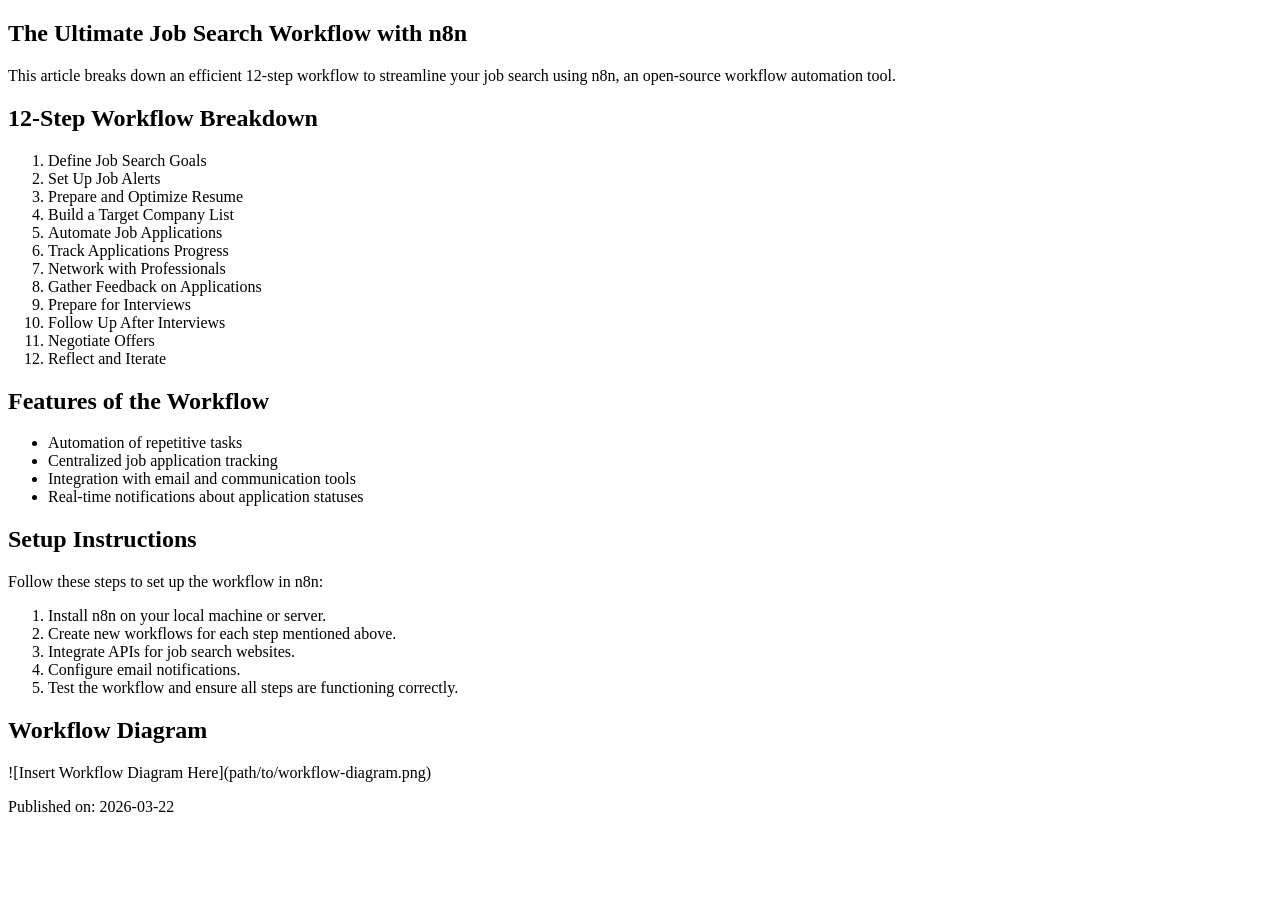
==== article.html @ 159c5b15 "Create article.html with job search workflow details" ====
<!DOCTYPE html>
<html lang="en">
<head>
    <meta charset="UTF-8">
    <meta name="viewport" content="width=device-width, initial-scale=1.0">
    <title>The Ultimate Job Search Workflow with n8n</title>
</head>
<body>
    <article>
        <h1>The Ultimate Job Search Workflow with n8n</h1>
        <p>This article breaks down an efficient 12-step workflow to streamline your job search using n8n, an open-source workflow automation tool. </p>
        <h2>12-Step Workflow Breakdown</h2>
        <ol>
            <li>Define Job Search Goals</li>
            <li>Set Up Job Alerts</li>
            <li>Prepare and Optimize Resume</li>
            <li>Build a Target Company List</li>
            <li>Automate Job Applications</li>
            <li>Track Applications Progress</li>
            <li>Network with Professionals</li>
            <li>Gather Feedback on Applications</li>
            <li>Prepare for Interviews</li>
            <li>Follow Up After Interviews</li>
            <li>Negotiate Offers</li>
            <li>Reflect and Iterate</li>
        </ol>
        <h2>Features of the Workflow</h2>
        <ul>
            <li>Automation of repetitive tasks</li>
            <li>Centralized job application tracking</li>
            <li>Integration with email and communication tools</li>
            <li>Real-time notifications about application statuses</li>
        </ul>
        <h2>Setup Instructions</h2>
        <p>Follow these steps to set up the workflow in n8n:</p>
        <ol>
            <li>Install n8n on your local machine or server.</li>
            <li>Create new workflows for each step mentioned above.</li>
            <li>Integrate APIs for job search websites.</li>
            <li>Configure email notifications.</li>
            <li>Test the workflow and ensure all steps are functioning correctly.</li>
        </ol>
        <h2>Workflow Diagram</h2>
        <p>![Insert Workflow Diagram Here](path/to/workflow-diagram.png)</p>
        <footer>
            <p>Published on: 2026-03-22</p>
        </footer>
    </article>
</body>
</html>
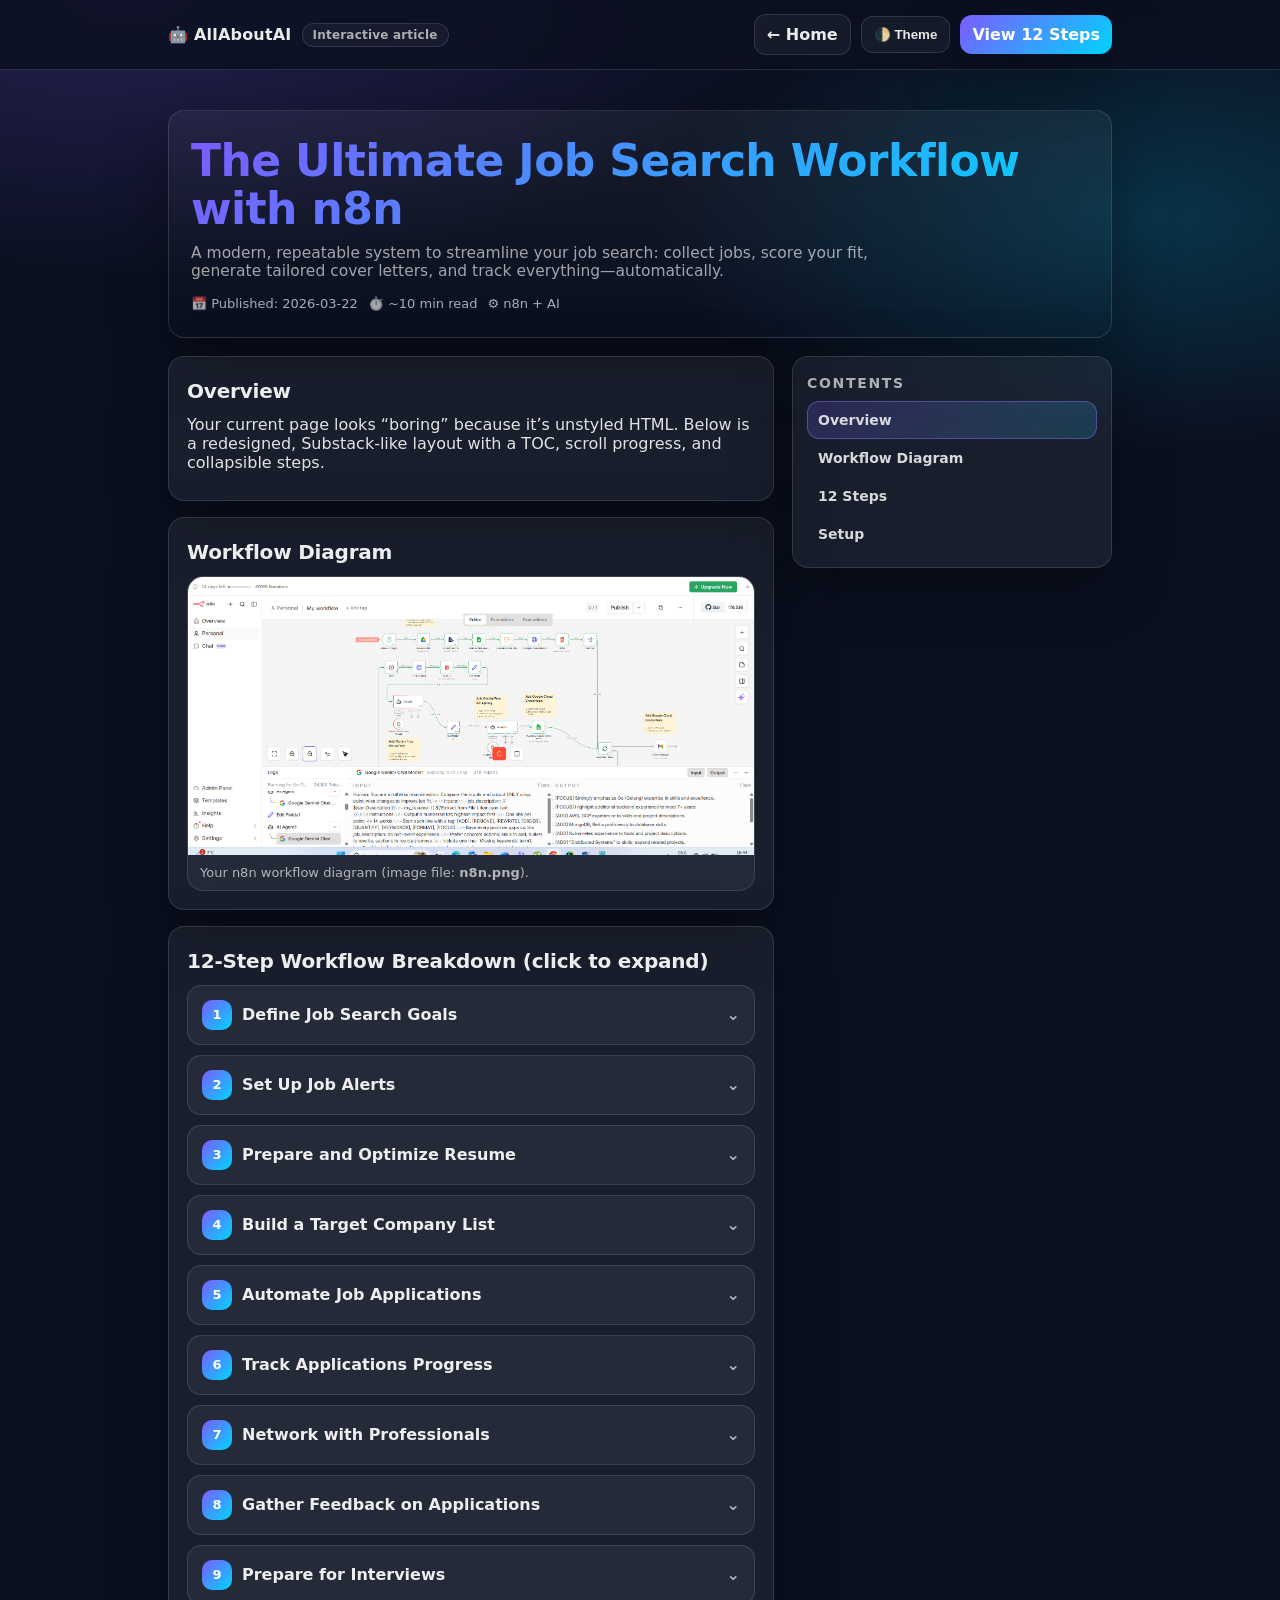
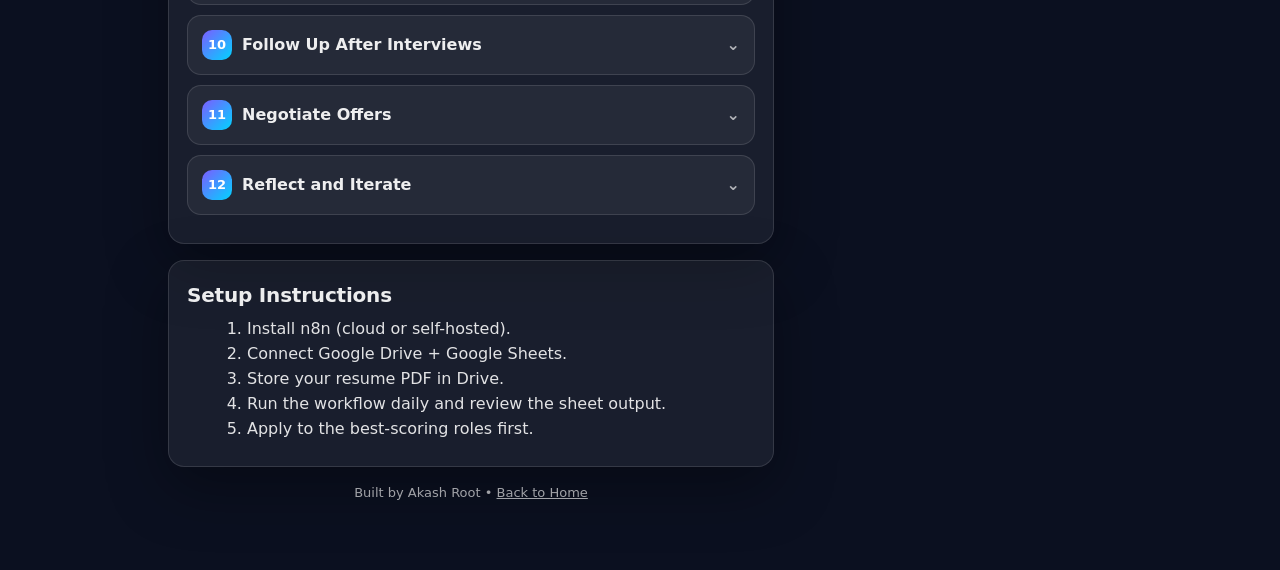
==== commit eb045318: "Enhance article structure and styling Added meta description and improved styling for the article." ====
--- a/article.html
+++ b/article.html
@@ -1,50 +1,404 @@
 <!DOCTYPE html>
 <html lang="en">
 <head>
-    <meta charset="UTF-8">
-    <meta name="viewport" content="width=device-width, initial-scale=1.0">
-    <title>The Ultimate Job Search Workflow with n8n</title>
+  <meta charset="UTF-8" />
+  <meta name="viewport" content="width=device-width,initial-scale=1" />
+  <title>The Ultimate Job Search Workflow with n8n</title>
+  <meta name="description" content="A modern, interactive guide to an n8n + AI job search workflow with a 12-step breakdown." />
+
+  <style>
+    :root{
+      --bg:#0b1020;
+      --panel:rgba(255,255,255,.06);
+      --panel2:rgba(255,255,255,.09);
+      --text:rgba(255,255,255,.92);
+      --muted:rgba(255,255,255,.65);
+      --border:rgba(255,255,255,.12);
+      --primary:#7c5cff;
+      --primary2:#00d4ff;
+      --shadow: 0 20px 60px rgba(0,0,0,.35);
+      --radius:16px;
+      --max: 980px;
+    }
+    [data-theme="light"]{
+      --bg:#f6f7fb;
+      --panel:#ffffff;
+      --panel2:#f3f4fb;
+      --text:#141821;
+      --muted:#495365;
+      --border:rgba(20,24,33,.12);
+      --shadow: 0 18px 45px rgba(20,24,33,.12);
+    }
+
+    *{box-sizing:border-box}
+    html{scroll-behavior:smooth}
+    body{
+      margin:0;
+      font-family: ui-sans-serif, system-ui, -apple-system, Segoe UI, Roboto, Arial;
+      background:
+        radial-gradient(1200px 500px at 10% 0%, rgba(124,92,255,.22), transparent 55%),
+        radial-gradient(900px 420px at 90% 10%, rgba(0,212,255,.18), transparent 55%),
+        var(--bg);
+      color:var(--text);
+    }
+
+    /* Top progress bar */
+    .progress{
+      position:fixed; left:0; top:0; height:3px; width:0%;
+      background: linear-gradient(90deg,var(--primary),var(--primary2));
+      z-index:9999;
+    }
+
+    /* Nav */
+    .nav{
+      position:sticky; top:0; z-index:9998;
+      backdrop-filter: blur(10px);
+      background: color-mix(in oklab, var(--bg) 82%, transparent);
+      border-bottom:1px solid var(--border);
+    }
+    .nav-inner{
+      max-width: var(--max);
+      margin:0 auto;
+      padding: 14px 18px;
+      display:flex; align-items:center; justify-content:space-between;
+      gap:12px;
+    }
+    .brand{
+      display:flex; align-items:center; gap:10px;
+      font-weight:800; letter-spacing:.2px;
+    }
+    .brand a{ color:var(--text); text-decoration:none; }
+    .pill{
+      font-size:12px;
+      padding: 4px 10px;
+      border:1px solid var(--border);
+      border-radius:999px;
+      color:var(--muted);
+      background: color-mix(in oklab, var(--panel) 75%, transparent);
+    }
+    .nav-actions{ display:flex; align-items:center; gap:10px; }
+    .btn{
+      border:1px solid var(--border);
+      background: color-mix(in oklab, var(--panel) 80%, transparent);
+      color:var(--text);
+      padding:10px 12px;
+      border-radius:12px;
+      text-decoration:none;
+      font-weight:600;
+      cursor:pointer;
+      transition: transform .15s ease, background .15s ease;
+    }
+    .btn:hover{ transform: translateY(-1px); background: color-mix(in oklab, var(--panel2) 85%, transparent); }
+    .btn.primary{
+      border: none;
+      background: linear-gradient(135deg,var(--primary),var(--primary2));
+      color: white;
+      box-shadow: var(--shadow);
+    }
+
+    /* Layout */
+    .wrap{ max-width: var(--max); margin:0 auto; padding: 26px 18px 70px; }
+    .hero{
+      margin-top: 14px;
+      border:1px solid var(--border);
+      background: linear-gradient(180deg, color-mix(in oklab, var(--panel) 85%, transparent), transparent);
+      border-radius: var(--radius);
+      padding: 26px 22px;
+      box-shadow: var(--shadow);
+    }
+    h1{
+      margin:0 0 10px 0;
+      font-size: clamp(28px, 3.6vw, 44px);
+      line-height:1.1;
+      letter-spacing:-.6px;
+      background: linear-gradient(135deg,var(--primary),var(--primary2));
+      -webkit-background-clip:text; background-clip:text; color:transparent;
+    }
+    .sub{ color:var(--muted); font-size: 15.5px; max-width: 70ch; }
+    .meta{
+      margin-top: 16px;
+      display:flex; flex-wrap:wrap; gap:10px;
+      color:var(--muted); font-size:13px;
+    }
+
+    .grid{
+      display:grid;
+      grid-template-columns: 1fr 320px;
+      gap: 18px;
+      margin-top: 18px;
+      align-items:start;
+    }
+    @media (max-width: 980px){
+      .grid{ grid-template-columns: 1fr; }
+    }
+
+    /* TOC */
+    .toc{
+      position: sticky;
+      top: 76px;
+      border:1px solid var(--border);
+      border-radius: var(--radius);
+      background: var(--panel);
+      padding: 14px;
+      box-shadow: var(--shadow);
+    }
+    .toc h3{ margin:4px 0 10px; font-size: 14px; color:var(--muted); text-transform: uppercase; letter-spacing: .12em;}
+    .toc a{
+      display:block;
+      padding: 10px 10px;
+      border-radius: 12px;
+      text-decoration:none;
+      color: var(--text);
+      border:1px solid transparent;
+      font-weight: 600;
+      font-size: 14px;
+      opacity:.9;
+    }
+    .toc a:hover{ background: var(--panel2); }
+    .toc a.active{
+      background: linear-gradient(135deg, color-mix(in oklab, var(--primary) 22%, transparent), color-mix(in oklab, var(--primary2) 18%, transparent));
+      border-color: color-mix(in oklab, var(--primary) 40%, var(--border));
+    }
+
+    /* Sections + cards */
+    section.card{
+      border:1px solid var(--border);
+      border-radius: var(--radius);
+      background: var(--panel);
+      padding: 18px;
+      box-shadow: var(--shadow);
+      margin-bottom: 16px;
+    }
+    section.card h2{
+      margin: 4px 0 12px;
+      font-size: 20px;
+      letter-spacing:-.2px;
+    }
+    p{ margin: 10px 0; color: var(--text); opacity:.95; }
+    ul,ol{ margin: 10px 0 10px 20px; color: var(--text); opacity:.95; }
+    li{ margin: 6px 0; }
+
+    .img-card{
+      border:1px solid var(--border);
+      border-radius: var(--radius);
+      overflow:hidden;
+      background: color-mix(in oklab, var(--panel) 92%, transparent);
+    }
+    .img-card img{ width:100%; display:block; }
+    .caption{ padding: 10px 12px; color: var(--muted); font-size: 13px; }
+
+    /* Accordion */
+    details{
+      border: 1px solid var(--border);
+      border-radius: 14px;
+      background: color-mix(in oklab, var(--panel) 90%, transparent);
+      margin: 10px 0;
+      overflow:hidden;
+    }
+    summary{
+      list-style:none;
+      cursor:pointer;
+      padding: 14px 14px;
+      display:flex;
+      align-items:center;
+      justify-content:space-between;
+      gap:12px;
+      font-weight: 800;
+    }
+    summary::-webkit-details-marker{ display:none; }
+    .step-title{ display:flex; align-items:center; gap:10px; }
+    .badge{
+      width: 30px; height: 30px; border-radius: 10px;
+      display:inline-grid; place-items:center;
+      background: linear-gradient(135deg,var(--primary),var(--primary2));
+      color:white;
+      font-weight:900;
+      font-size: 13px;
+      flex: 0 0 auto;
+    }
+    .chev{ color: var(--muted); font-weight: 900; }
+    details[open] .chev{ transform: rotate(180deg); display:inline-block; }
+    .step-body{ padding: 0 14px 14px; color: var(--muted); }
+
+    /* Footer */
+    .footer{
+      margin-top: 18px;
+      color: var(--muted);
+      font-size: 13px;
+      text-align:center;
+      opacity: .95;
+    }
+  </style>
 </head>
+
 <body>
-    <article>
-        <h1>The Ultimate Job Search Workflow with n8n</h1>
-        <p>This article breaks down an efficient 12-step workflow to streamline your job search using n8n, an open-source workflow automation tool. </p>
-        <h2>12-Step Workflow Breakdown</h2>
-        <ol>
-            <li>Define Job Search Goals</li>
-            <li>Set Up Job Alerts</li>
-            <li>Prepare and Optimize Resume</li>
-            <li>Build a Target Company List</li>
-            <li>Automate Job Applications</li>
-            <li>Track Applications Progress</li>
-            <li>Network with Professionals</li>
-            <li>Gather Feedback on Applications</li>
-            <li>Prepare for Interviews</li>
-            <li>Follow Up After Interviews</li>
-            <li>Negotiate Offers</li>
-            <li>Reflect and Iterate</li>
-        </ol>
-        <h2>Features of the Workflow</h2>
-        <ul>
-            <li>Automation of repetitive tasks</li>
-            <li>Centralized job application tracking</li>
-            <li>Integration with email and communication tools</li>
-            <li>Real-time notifications about application statuses</li>
-        </ul>
-        <h2>Setup Instructions</h2>
-        <p>Follow these steps to set up the workflow in n8n:</p>
-        <ol>
-            <li>Install n8n on your local machine or server.</li>
-            <li>Create new workflows for each step mentioned above.</li>
-            <li>Integrate APIs for job search websites.</li>
-            <li>Configure email notifications.</li>
-            <li>Test the workflow and ensure all steps are functioning correctly.</li>
-        </ol>
-        <h2>Workflow Diagram</h2>
-        <p>![Insert Workflow Diagram Here](path/to/workflow-diagram.png)</p>
-        <footer>
-            <p>Published on: 2026-03-22</p>
-        </footer>
-    </article>
+  <div class="progress" id="progress"></div>
+
+  <header class="nav">
+    <div class="nav-inner">
+      <div class="brand">
+        <a href="index.html">🤖 AllAboutAI</a>
+        <span class="pill">Interactive article</span>
+      </div>
+      <div class="nav-actions">
+        <a class="btn" href="index.html">← Home</a>
+        <button class="btn" id="themeBtn" type="button" aria-label="Toggle theme">🌓 Theme</button>
+        <a class="btn primary" href="#workflow">View 12 Steps</a>
+      </div>
+    </div>
+  </header>
+
+  <main class="wrap">
+    <div class="hero">
+      <h1>The Ultimate Job Search Workflow with n8n</h1>
+      <p class="sub">
+        A modern, repeatable system to streamline your job search: collect jobs, score your fit, generate tailored cover letters, and track everything—automatically.
+      </p>
+      <div class="meta">
+        <span>📅 Published: 2026-03-22</span>
+        <span>⏱️ ~10 min read</span>
+        <span>⚙️ n8n + AI</span>
+      </div>
+    </div>
+
+    <div class="grid">
+      <div>
+        <section class="card" id="overview">
+          <h2>Overview</h2>
+          <p>
+            Your current page looks “boring” because it’s unstyled HTML. Below is a redesigned, Substack-like layout with a TOC, scroll progress, and collapsible steps.
+          </p>
+        </section>
+
+        <section class="card" id="workflow-image">
+          <h2>Workflow Diagram</h2>
+          <div class="img-card">
+            <img src="n8n.png" alt="n8n job search workflow diagram" />
+            <div class="caption">Your n8n workflow diagram (image file: <strong>n8n.png</strong>).</div>
+          </div>
+        </section>
+
+        <section class="card" id="workflow">
+          <h2>12-Step Workflow Breakdown (click to expand)</h2>
+
+          <details>
+            <summary><span class="step-title"><span class="badge">1</span> Define Job Search Goals</span><span class="chev">⌄</span></summary>
+            <div class="step-body">Clarify roles, location, stack, and constraints so the automation searches the right jobs.</div>
+          </details>
+          <details>
+            <summary><span class="step-title"><span class="badge">2</span> Set Up Job Alerts</span><span class="chev">⌄</span></summary>
+            <div class="step-body">Set filters (keywords, time posted, remote/hybrid, experience) so only fresh roles are collected.</div>
+          </details>
+          <details>
+            <summary><span class="step-title"><span class="badge">3</span> Prepare and Optimize Resume</span><span class="chev">⌄</span></summary>
+            <div class="step-body">Keep a strong “base resume” that the AI can adapt per job description.</div>
+          </details>
+          <details>
+            <summary><span class="step-title"><span class="badge">4</span> Build a Target Company List</span><span class="chev">⌄</span></summary>
+            <div class="step-body">Prioritize companies by role fit, sponsorship, compensation, and growth opportunity.</div>
+          </details>
+          <details>
+            <summary><span class="step-title"><span class="badge">5</span> Automate Job Applications</span><span class="chev">⌄</span></summary>
+            <div class="step-body">Use n8n to gather listings and prepare your application materials so applying is fast.</div>
+          </details>
+          <details>
+            <summary><span class="step-title"><span class="badge">6</span> Track Applications Progress</span><span class="chev">⌄</span></summary>
+            <div class="step-body">Centralize job links + status + notes (Google Sheets is perfect for this).</div>
+          </details>
+          <details>
+            <summary><span class="step-title"><span class="badge">7</span> Network with Professionals</span><span class="chev">⌄</span></summary>
+            <div class="step-body">Build a daily habit: targeted outreach + referral asks + follow ups.</div>
+          </details>
+          <details>
+            <summary><span class="step-title"><span class="badge">8</span> Gather Feedback on Applications</span><span class="chev">⌄</span></summary>
+            <div class="step-body">Use the AI scoring + suggestions to iterate on resumes and strategy.</div>
+          </details>
+          <details>
+            <summary><span class="step-title"><span class="badge">9</span> Prepare for Interviews</span><span class="chev">⌄</span></summary>
+            <div class="step-body">Turn the workflow output into a prep checklist: stack, team, product, role expectations.</div>
+          </details>
+          <details>
+            <summary><span class="step-title"><span class="badge">10</span> Follow Up After Interviews</span><span class="chev">⌄</span></summary>
+            <div class="step-body">Automate reminders and keep timelines visible so nothing slips.</div>
+          </details>
+          <details>
+            <summary><span class="step-title"><span class="badge">11</span> Negotiate Offers</span><span class="chev">⌄</span></summary>
+            <div class="step-body">Capture offer details + compare bands + plan negotiation steps.</div>
+          </details>
+          <details>
+            <summary><span class="step-title"><span class="badge">12</span> Reflect and Iterate</span><span class="chev">⌄</span></summary>
+            <div class="step-body">Improve filters, prompts, and resume content weekly based on results.</div>
+          </details>
+        </section>
+
+        <section class="card" id="setup">
+          <h2>Setup Instructions</h2>
+          <ol>
+            <li>Install n8n (cloud or self-hosted).</li>
+            <li>Connect Google Drive + Google Sheets.</li>
+            <li>Store your resume PDF in Drive.</li>
+            <li>Run the workflow daily and review the sheet output.</li>
+            <li>Apply to the best-scoring roles first.</li>
+          </ol>
+        </section>
+
+        <div class="footer">
+          Built by Akash Root • <a href="index.html" style="color:inherit;">Back to Home</a>
+        </div>
+      </div>
+
+      <aside class="toc" aria-label="Table of contents">
+        <h3>Contents</h3>
+        <a href="#overview" class="toc-link">Overview</a>
+        <a href="#workflow-image" class="toc-link">Workflow Diagram</a>
+        <a href="#workflow" class="toc-link">12 Steps</a>
+        <a href="#setup" class="toc-link">Setup</a>
+      </aside>
+    </div>
+  </main>
+
+  <script>
+    // Theme toggle (saved)
+    const root = document.documentElement;
+    const saved = localStorage.getItem("theme");
+    if (saved) root.setAttribute("data-theme", saved);
+
+    document.getElementById("themeBtn").addEventListener("click", () => {
+      const cur = root.getAttribute("data-theme") || "dark";
+      const next = cur === "dark" ? "light" : "dark";
+      root.setAttribute("data-theme", next);
+      localStorage.setItem("theme", next);
+    });
+
+    // Scroll progress
+    const bar = document.getElementById("progress");
+    const setProgress = () => {
+      const h = document.documentElement;
+      const scrolled = h.scrollTop || document.body.scrollTop;
+      const height = h.scrollHeight - h.clientHeight;
+      const pct = height ? (scrolled / height) * 100 : 0;
+      bar.style.width = pct + "%";
+    };
+    window.addEventListener("scroll", setProgress, { passive: true });
+    setProgress();
+
+    // TOC highlight based on scroll
+    const links = [...document.querySelectorAll(".toc-link")];
+    const sections = links
+      .map(a => document.querySelector(a.getAttribute("href")))
+      .filter(Boolean);
+
+    const obs = new IntersectionObserver((entries) => {
+      entries.forEach(e => {
+        if (!e.isIntersecting) return;
+        links.forEach(l => l.classList.remove("active"));
+        const id = "#" + e.target.id;
+        const active = links.find(l => l.getAttribute("href") === id);
+        if (active) active.classList.add("active");
+      });
+    }, { rootMargin: "-30% 0px -60% 0px", threshold: 0.01 });
+
+    sections.forEach(s => obs.observe(s));
+  </script>
 </body>
-</html>+</html>
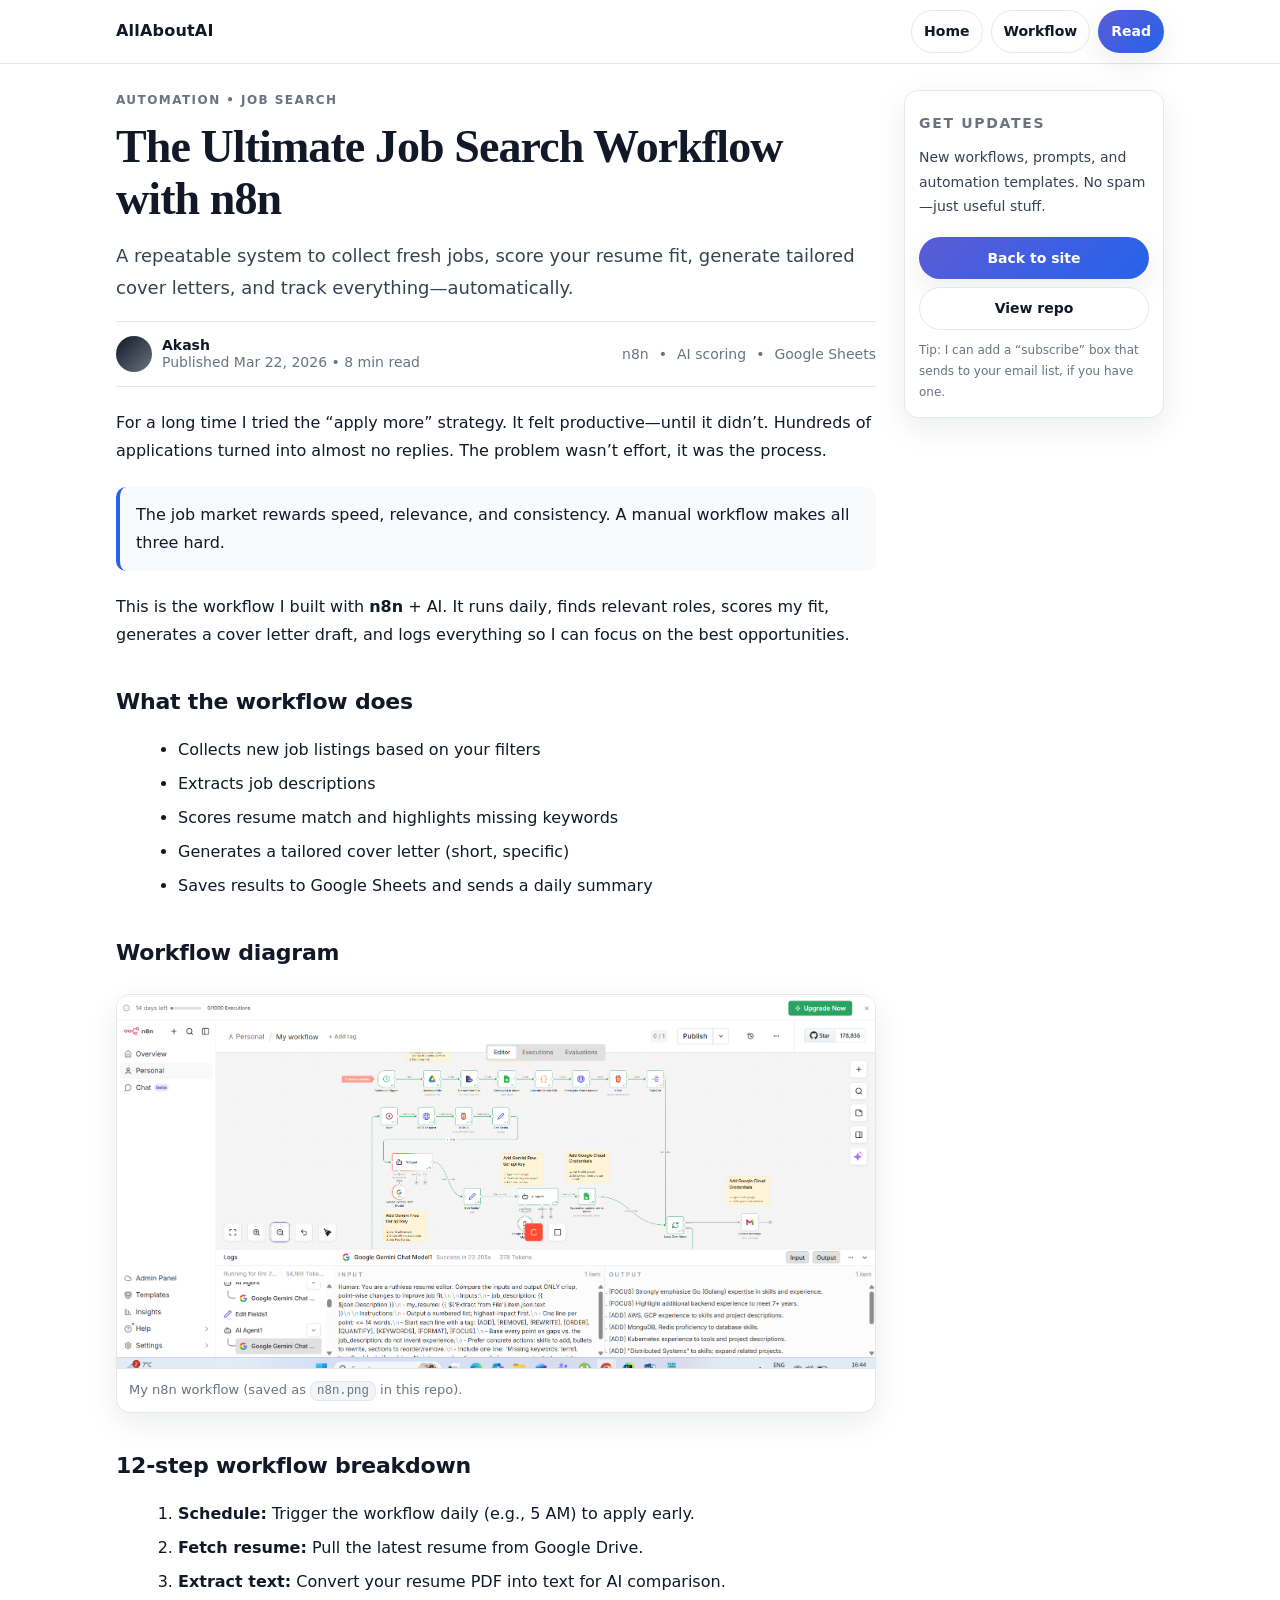
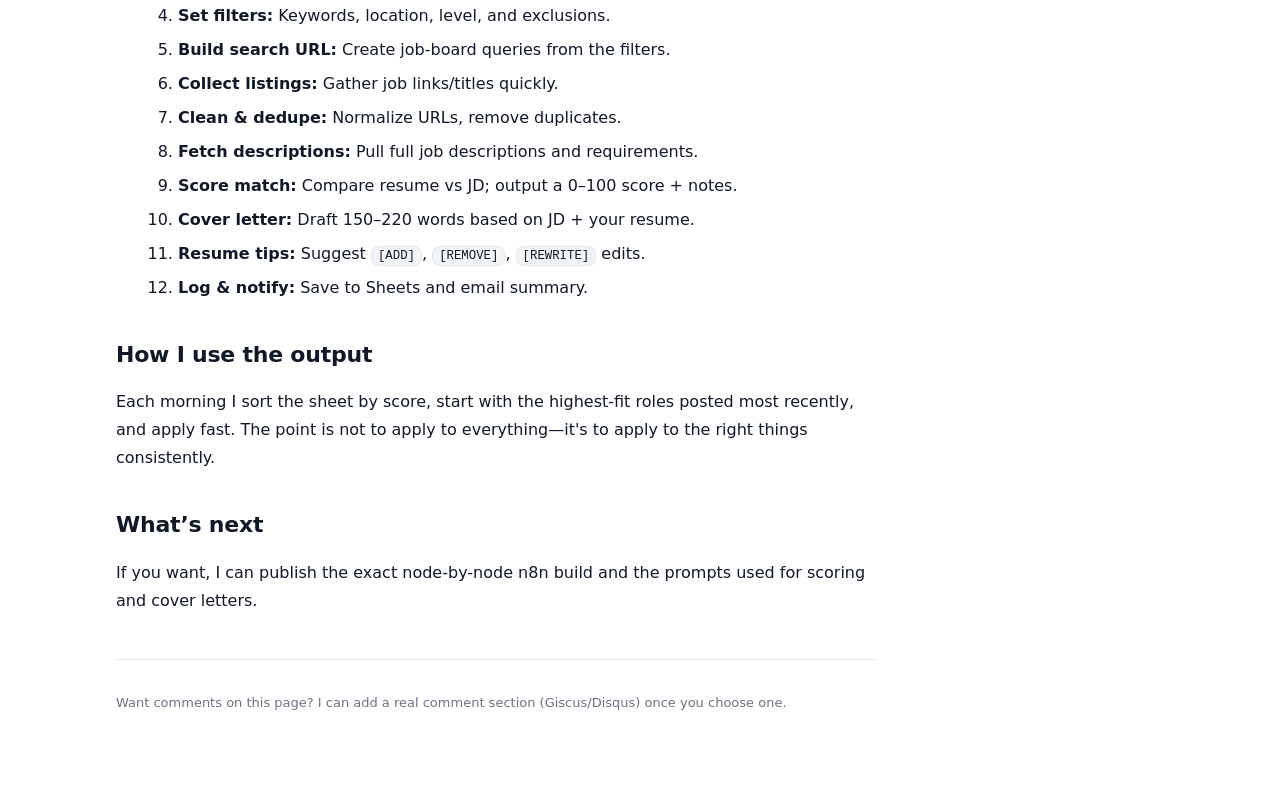
==== commit 7a15eb44: "Refactor article.html for improved layout and styles Updated styling and layout for improved readabi" ====
--- a/article.html
+++ b/article.html
@@ -2,403 +2,352 @@
 <html lang="en">
 <head>
   <meta charset="UTF-8" />
-  <meta name="viewport" content="width=device-width,initial-scale=1" />
+  <meta name="viewport" content="width=device-width, initial-scale=1" />
   <title>The Ultimate Job Search Workflow with n8n</title>
-  <meta name="description" content="A modern, interactive guide to an n8n + AI job search workflow with a 12-step breakdown." />
+  <meta name="description" content="A practical, automated job-search system built with n8n + AI: collect jobs, score fit, generate cover letters, and track everything." />
 
   <style>
     :root{
-      --bg:#0b1020;
-      --panel:rgba(255,255,255,.06);
-      --panel2:rgba(255,255,255,.09);
-      --text:rgba(255,255,255,.92);
-      --muted:rgba(255,255,255,.65);
-      --border:rgba(255,255,255,.12);
-      --primary:#7c5cff;
-      --primary2:#00d4ff;
-      --shadow: 0 20px 60px rgba(0,0,0,.35);
-      --radius:16px;
-      --max: 980px;
-    }
-    [data-theme="light"]{
-      --bg:#f6f7fb;
-      --panel:#ffffff;
-      --panel2:#f3f4fb;
-      --text:#141821;
-      --muted:#495365;
-      --border:rgba(20,24,33,.12);
-      --shadow: 0 18px 45px rgba(20,24,33,.12);
-    }
-
+      --bg:#ffffff;
+      --paper:#ffffff;
+      --text:#111827;
+      --muted:#6b7280;
+      --border:#e5e7eb;
+      --link:#111827;
+      --accent:#5b5bd6;
+      --accent2:#2563eb;
+      --shadow: 0 10px 30px rgba(17,24,39,.08);
+      --max: 780px;
+    }
     *{box-sizing:border-box}
     html{scroll-behavior:smooth}
     body{
       margin:0;
-      font-family: ui-sans-serif, system-ui, -apple-system, Segoe UI, Roboto, Arial;
-      background:
-        radial-gradient(1200px 500px at 10% 0%, rgba(124,92,255,.22), transparent 55%),
-        radial-gradient(900px 420px at 90% 10%, rgba(0,212,255,.18), transparent 55%),
-        var(--bg);
+      background:var(--bg);
       color:var(--text);
-    }
-
-    /* Top progress bar */
-    .progress{
-      position:fixed; left:0; top:0; height:3px; width:0%;
-      background: linear-gradient(90deg,var(--primary),var(--primary2));
-      z-index:9999;
-    }
-
-    /* Nav */
-    .nav{
-      position:sticky; top:0; z-index:9998;
+      font-family: ui-sans-serif, system-ui, -apple-system, Segoe UI, Roboto, Helvetica, Arial;
+      line-height:1.75;
+    }
+    a{color:var(--link)}
+    a:hover{color:var(--accent2)}
+    /* Top bar */
+    .topbar{
+      position:sticky;
+      top:0;
+      z-index:10;
+      background: rgba(255,255,255,.9);
       backdrop-filter: blur(10px);
-      background: color-mix(in oklab, var(--bg) 82%, transparent);
       border-bottom:1px solid var(--border);
     }
-    .nav-inner{
-      max-width: var(--max);
+    .topbar-inner{
+      max-width: 1080px;
       margin:0 auto;
-      padding: 14px 18px;
-      display:flex; align-items:center; justify-content:space-between;
-      gap:12px;
-    }
-    .brand{
-      display:flex; align-items:center; gap:10px;
-      font-weight:800; letter-spacing:.2px;
-    }
-    .brand a{ color:var(--text); text-decoration:none; }
-    .pill{
-      font-size:12px;
-      padding: 4px 10px;
-      border:1px solid var(--border);
-      border-radius:999px;
-      color:var(--muted);
-      background: color-mix(in oklab, var(--panel) 75%, transparent);
-    }
-    .nav-actions{ display:flex; align-items:center; gap:10px; }
-    .btn{
-      border:1px solid var(--border);
-      background: color-mix(in oklab, var(--panel) 80%, transparent);
-      color:var(--text);
-      padding:10px 12px;
-      border-radius:12px;
-      text-decoration:none;
-      font-weight:600;
-      cursor:pointer;
-      transition: transform .15s ease, background .15s ease;
-    }
-    .btn:hover{ transform: translateY(-1px); background: color-mix(in oklab, var(--panel2) 85%, transparent); }
-    .btn.primary{
-      border: none;
-      background: linear-gradient(135deg,var(--primary),var(--primary2));
-      color: white;
-      box-shadow: var(--shadow);
-    }
-
-    /* Layout */
-    .wrap{ max-width: var(--max); margin:0 auto; padding: 26px 18px 70px; }
-    .hero{
-      margin-top: 14px;
-      border:1px solid var(--border);
-      background: linear-gradient(180deg, color-mix(in oklab, var(--panel) 85%, transparent), transparent);
-      border-radius: var(--radius);
-      padding: 26px 22px;
-      box-shadow: var(--shadow);
-    }
-    h1{
-      margin:0 0 10px 0;
-      font-size: clamp(28px, 3.6vw, 44px);
-      line-height:1.1;
-      letter-spacing:-.6px;
-      background: linear-gradient(135deg,var(--primary),var(--primary2));
-      -webkit-background-clip:text; background-clip:text; color:transparent;
-    }
-    .sub{ color:var(--muted); font-size: 15.5px; max-width: 70ch; }
-    .meta{
-      margin-top: 16px;
-      display:flex; flex-wrap:wrap; gap:10px;
-      color:var(--muted); font-size:13px;
-    }
-
-    .grid{
-      display:grid;
-      grid-template-columns: 1fr 320px;
-      gap: 18px;
-      margin-top: 18px;
-      align-items:start;
-    }
-    @media (max-width: 980px){
-      .grid{ grid-template-columns: 1fr; }
-    }
-
-    /* TOC */
-    .toc{
-      position: sticky;
-      top: 76px;
-      border:1px solid var(--border);
-      border-radius: var(--radius);
-      background: var(--panel);
-      padding: 14px;
-      box-shadow: var(--shadow);
-    }
-    .toc h3{ margin:4px 0 10px; font-size: 14px; color:var(--muted); text-transform: uppercase; letter-spacing: .12em;}
-    .toc a{
-      display:block;
-      padding: 10px 10px;
-      border-radius: 12px;
-      text-decoration:none;
-      color: var(--text);
-      border:1px solid transparent;
-      font-weight: 600;
-      font-size: 14px;
-      opacity:.9;
-    }
-    .toc a:hover{ background: var(--panel2); }
-    .toc a.active{
-      background: linear-gradient(135deg, color-mix(in oklab, var(--primary) 22%, transparent), color-mix(in oklab, var(--primary2) 18%, transparent));
-      border-color: color-mix(in oklab, var(--primary) 40%, var(--border));
-    }
-
-    /* Sections + cards */
-    section.card{
-      border:1px solid var(--border);
-      border-radius: var(--radius);
-      background: var(--panel);
-      padding: 18px;
-      box-shadow: var(--shadow);
-      margin-bottom: 16px;
-    }
-    section.card h2{
-      margin: 4px 0 12px;
-      font-size: 20px;
-      letter-spacing:-.2px;
-    }
-    p{ margin: 10px 0; color: var(--text); opacity:.95; }
-    ul,ol{ margin: 10px 0 10px 20px; color: var(--text); opacity:.95; }
-    li{ margin: 6px 0; }
-
-    .img-card{
-      border:1px solid var(--border);
-      border-radius: var(--radius);
-      overflow:hidden;
-      background: color-mix(in oklab, var(--panel) 92%, transparent);
-    }
-    .img-card img{ width:100%; display:block; }
-    .caption{ padding: 10px 12px; color: var(--muted); font-size: 13px; }
-
-    /* Accordion */
-    details{
-      border: 1px solid var(--border);
-      border-radius: 14px;
-      background: color-mix(in oklab, var(--panel) 90%, transparent);
-      margin: 10px 0;
-      overflow:hidden;
-    }
-    summary{
-      list-style:none;
-      cursor:pointer;
-      padding: 14px 14px;
+      padding: 10px 16px;
       display:flex;
       align-items:center;
       justify-content:space-between;
       gap:12px;
+    }
+    .brand{
+      display:flex; align-items:center; gap:10px;
+      font-weight:800;
+      letter-spacing:.2px;
+    }
+    .brand a{ text-decoration:none; color:var(--text); }
+    .nav{
+      display:flex; gap:8px; align-items:center; flex-wrap:wrap;
+    }
+    .btn{
+      display:inline-flex;
+      align-items:center;
+      justify-content:center;
+      padding:8px 12px;
+      border-radius: 999px;
+      border:1px solid var(--border);
+      background: var(--paper);
+      text-decoration:none;
+      color: var(--text);
+      font-weight:700;
+      font-size: 14px;
+    }
+    .btn.primary{
+      border-color: transparent;
+      background: linear-gradient(135deg, var(--accent), var(--accent2));
+      color: white;
+      box-shadow: var(--shadow);
+    }
+
+    /* Layout */
+    .wrap{
+      max-width: 1080px;
+      margin:0 auto;
+      padding: 26px 16px 80px;
+      display:grid;
+      grid-template-columns: 1fr 260px;
+      gap: 28px;
+      align-items:start;
+    }
+    @media (max-width: 980px){
+      .wrap{ grid-template-columns: 1fr; }
+      .aside{ position: static !important; }
+    }
+
+    /* Article */
+    article{
+      max-width: var(--max);
+    }
+    .kicker{
+      color: var(--muted);
       font-weight: 800;
-    }
-    summary::-webkit-details-marker{ display:none; }
-    .step-title{ display:flex; align-items:center; gap:10px; }
-    .badge{
-      width: 30px; height: 30px; border-radius: 10px;
-      display:inline-grid; place-items:center;
-      background: linear-gradient(135deg,var(--primary),var(--primary2));
-      color:white;
-      font-weight:900;
+      text-transform: uppercase;
+      letter-spacing: .12em;
+      font-size: 12px;
+      margin-bottom: 10px;
+    }
+    h1{
+      font-family: ui-serif, Georgia, Cambria, "Times New Roman", Times, serif;
+      font-weight: 800;
+      letter-spacing: -0.02em;
+      line-height: 1.15;
+      font-size: clamp(30px, 4vw, 46px);
+      margin: 0 0 14px;
+    }
+    .subtitle{
+      font-size: 18px;
+      color: #374151;
+      margin: 0 0 18px;
+    }
+    .meta{
+      display:flex;
+      align-items:center;
+      justify-content:space-between;
+      gap: 14px;
+      flex-wrap:wrap;
+      padding: 14px 0;
+      border-top: 1px solid var(--border);
+      border-bottom: 1px solid var(--border);
+      margin-bottom: 22px;
+    }
+    .author{
+      display:flex;
+      gap: 10px;
+      align-items:center;
+    }
+    .avatar{
+      width: 36px; height: 36px;
+      border-radius: 999px;
+      background: linear-gradient(135deg, #111827, #6b7280);
+    }
+    .byline{
+      font-size: 14px;
+      color: var(--muted);
+      line-height: 1.25;
+    }
+    .byline strong{ color: var(--text); }
+    .meta-right{
+      display:flex; gap:10px; align-items:center; flex-wrap:wrap;
+      color: var(--muted);
+      font-size: 14px;
+    }
+
+    /* Content styling */
+    h2{
+      font-size: 22px;
+      margin-top: 34px;
+      margin-bottom: 10px;
+      letter-spacing: -0.01em;
+    }
+    p{ margin: 14px 0; }
+    ul,ol{ margin: 14px 0 14px 22px; }
+    li{ margin: 6px 0; }
+    blockquote{
+      margin: 22px 0;
+      padding: 14px 16px;
+      border-left: 4px solid var(--accent2);
+      background: #f8fafc;
+      color: #111827;
+      border-radius: 10px;
+    }
+    code{
+      background:#f3f4f6;
+      border:1px solid var(--border);
+      padding: 2px 6px;
+      border-radius: 8px;
+      font-size: .95em;
+    }
+
+    /* Image card */
+    figure{
+      margin: 22px 0;
+      border: 1px solid var(--border);
+      border-radius: 14px;
+      overflow:hidden;
+      box-shadow: var(--shadow);
+      background: white;
+    }
+    figure img{ width: 100%; display:block; }
+    figcaption{
+      padding: 10px 12px;
+      color: var(--muted);
       font-size: 13px;
-      flex: 0 0 auto;
-    }
-    .chev{ color: var(--muted); font-weight: 900; }
-    details[open] .chev{ transform: rotate(180deg); display:inline-block; }
-    .step-body{ padding: 0 14px 14px; color: var(--muted); }
+      border-top: 1px solid var(--border);
+    }
+
+    /* Aside box (subscribe-like) */
+    .aside{
+      position: sticky;
+      top: 70px;
+      border:1px solid var(--border);
+      border-radius: 14px;
+      padding: 14px;
+      box-shadow: var(--shadow);
+      background: white;
+    }
+    .aside h3{
+      margin: 6px 0 10px;
+      font-size: 14px;
+      text-transform: uppercase;
+      letter-spacing: .12em;
+      color: var(--muted);
+    }
+    .aside p{
+      margin: 10px 0;
+      font-size: 14px;
+      color: #374151;
+    }
+    .aside .btn{ width:100%; justify-content:center; margin-top:8px; }
+    .small{
+      margin-top: 10px;
+      color: var(--muted);
+      font-size: 12px;
+    }
 
     /* Footer */
-    .footer{
-      margin-top: 18px;
+    footer{
+      margin-top: 44px;
+      padding-top: 18px;
+      border-top: 1px solid var(--border);
       color: var(--muted);
       font-size: 13px;
-      text-align:center;
-      opacity: .95;
     }
   </style>
 </head>
 
 <body>
-  <div class="progress" id="progress"></div>
-
-  <header class="nav">
-    <div class="nav-inner">
+  <div class="topbar">
+    <div class="topbar-inner">
       <div class="brand">
-        <a href="index.html">🤖 AllAboutAI</a>
-        <span class="pill">Interactive article</span>
+        <a href="index.html">AllAboutAI</a>
       </div>
-      <div class="nav-actions">
-        <a class="btn" href="index.html">← Home</a>
-        <button class="btn" id="themeBtn" type="button" aria-label="Toggle theme">🌓 Theme</button>
-        <a class="btn primary" href="#workflow">View 12 Steps</a>
-      </div>
+      <nav class="nav">
+        <a class="btn" href="index.html">Home</a>
+        <a class="btn" href="index.html#workflow">Workflow</a>
+        <a class="btn primary" href="#start">Read</a>
+      </nav>
     </div>
-  </header>
-
-  <main class="wrap">
-    <div class="hero">
-      <h1>The Ultimate Job Search Workflow with n8n</h1>
-      <p class="sub">
-        A modern, repeatable system to streamline your job search: collect jobs, score your fit, generate tailored cover letters, and track everything—automatically.
-      </p>
+  </div>
+
+  <div class="wrap">
+    <article>
+      <div class="kicker">Automation • Job Search</div>
+
+      <h1 id="start">The Ultimate Job Search Workflow with n8n</h1>
+
+      <p class="subtitle">
+        A repeatable system to collect fresh jobs, score your resume fit, generate tailored cover letters, and track everything—automatically.
+      </p>
+
       <div class="meta">
-        <span>📅 Published: 2026-03-22</span>
-        <span>⏱️ ~10 min read</span>
-        <span>⚙️ n8n + AI</span>
-      </div>
-    </div>
-
-    <div class="grid">
-      <div>
-        <section class="card" id="overview">
-          <h2>Overview</h2>
-          <p>
-            Your current page looks “boring” because it’s unstyled HTML. Below is a redesigned, Substack-like layout with a TOC, scroll progress, and collapsible steps.
-          </p>
-        </section>
-
-        <section class="card" id="workflow-image">
-          <h2>Workflow Diagram</h2>
-          <div class="img-card">
-            <img src="n8n.png" alt="n8n job search workflow diagram" />
-            <div class="caption">Your n8n workflow diagram (image file: <strong>n8n.png</strong>).</div>
+        <div class="author">
+          <div class="avatar" aria-hidden="true"></div>
+          <div class="byline">
+            <div><strong>Akash</strong></div>
+            <div>Published Mar 22, 2026 • 8 min read</div>
           </div>
-        </section>
-
-        <section class="card" id="workflow">
-          <h2>12-Step Workflow Breakdown (click to expand)</h2>
-
-          <details>
-            <summary><span class="step-title"><span class="badge">1</span> Define Job Search Goals</span><span class="chev">⌄</span></summary>
-            <div class="step-body">Clarify roles, location, stack, and constraints so the automation searches the right jobs.</div>
-          </details>
-          <details>
-            <summary><span class="step-title"><span class="badge">2</span> Set Up Job Alerts</span><span class="chev">⌄</span></summary>
-            <div class="step-body">Set filters (keywords, time posted, remote/hybrid, experience) so only fresh roles are collected.</div>
-          </details>
-          <details>
-            <summary><span class="step-title"><span class="badge">3</span> Prepare and Optimize Resume</span><span class="chev">⌄</span></summary>
-            <div class="step-body">Keep a strong “base resume” that the AI can adapt per job description.</div>
-          </details>
-          <details>
-            <summary><span class="step-title"><span class="badge">4</span> Build a Target Company List</span><span class="chev">⌄</span></summary>
-            <div class="step-body">Prioritize companies by role fit, sponsorship, compensation, and growth opportunity.</div>
-          </details>
-          <details>
-            <summary><span class="step-title"><span class="badge">5</span> Automate Job Applications</span><span class="chev">⌄</span></summary>
-            <div class="step-body">Use n8n to gather listings and prepare your application materials so applying is fast.</div>
-          </details>
-          <details>
-            <summary><span class="step-title"><span class="badge">6</span> Track Applications Progress</span><span class="chev">⌄</span></summary>
-            <div class="step-body">Centralize job links + status + notes (Google Sheets is perfect for this).</div>
-          </details>
-          <details>
-            <summary><span class="step-title"><span class="badge">7</span> Network with Professionals</span><span class="chev">⌄</span></summary>
-            <div class="step-body">Build a daily habit: targeted outreach + referral asks + follow ups.</div>
-          </details>
-          <details>
-            <summary><span class="step-title"><span class="badge">8</span> Gather Feedback on Applications</span><span class="chev">⌄</span></summary>
-            <div class="step-body">Use the AI scoring + suggestions to iterate on resumes and strategy.</div>
-          </details>
-          <details>
-            <summary><span class="step-title"><span class="badge">9</span> Prepare for Interviews</span><span class="chev">⌄</span></summary>
-            <div class="step-body">Turn the workflow output into a prep checklist: stack, team, product, role expectations.</div>
-          </details>
-          <details>
-            <summary><span class="step-title"><span class="badge">10</span> Follow Up After Interviews</span><span class="chev">⌄</span></summary>
-            <div class="step-body">Automate reminders and keep timelines visible so nothing slips.</div>
-          </details>
-          <details>
-            <summary><span class="step-title"><span class="badge">11</span> Negotiate Offers</span><span class="chev">⌄</span></summary>
-            <div class="step-body">Capture offer details + compare bands + plan negotiation steps.</div>
-          </details>
-          <details>
-            <summary><span class="step-title"><span class="badge">12</span> Reflect and Iterate</span><span class="chev">⌄</span></summary>
-            <div class="step-body">Improve filters, prompts, and resume content weekly based on results.</div>
-          </details>
-        </section>
-
-        <section class="card" id="setup">
-          <h2>Setup Instructions</h2>
-          <ol>
-            <li>Install n8n (cloud or self-hosted).</li>
-            <li>Connect Google Drive + Google Sheets.</li>
-            <li>Store your resume PDF in Drive.</li>
-            <li>Run the workflow daily and review the sheet output.</li>
-            <li>Apply to the best-scoring roles first.</li>
-          </ol>
-        </section>
-
-        <div class="footer">
-          Built by Akash Root • <a href="index.html" style="color:inherit;">Back to Home</a>
+        </div>
+        <div class="meta-right">
+          <span>n8n</span>
+          <span>•</span>
+          <span>AI scoring</span>
+          <span>•</span>
+          <span>Google Sheets</span>
         </div>
       </div>
 
-      <aside class="toc" aria-label="Table of contents">
-        <h3>Contents</h3>
-        <a href="#overview" class="toc-link">Overview</a>
-        <a href="#workflow-image" class="toc-link">Workflow Diagram</a>
-        <a href="#workflow" class="toc-link">12 Steps</a>
-        <a href="#setup" class="toc-link">Setup</a>
-      </aside>
-    </div>
-  </main>
-
-  <script>
-    // Theme toggle (saved)
-    const root = document.documentElement;
-    const saved = localStorage.getItem("theme");
-    if (saved) root.setAttribute("data-theme", saved);
-
-    document.getElementById("themeBtn").addEventListener("click", () => {
-      const cur = root.getAttribute("data-theme") || "dark";
-      const next = cur === "dark" ? "light" : "dark";
-      root.setAttribute("data-theme", next);
-      localStorage.setItem("theme", next);
-    });
-
-    // Scroll progress
-    const bar = document.getElementById("progress");
-    const setProgress = () => {
-      const h = document.documentElement;
-      const scrolled = h.scrollTop || document.body.scrollTop;
-      const height = h.scrollHeight - h.clientHeight;
-      const pct = height ? (scrolled / height) * 100 : 0;
-      bar.style.width = pct + "%";
-    };
-    window.addEventListener("scroll", setProgress, { passive: true });
-    setProgress();
-
-    // TOC highlight based on scroll
-    const links = [...document.querySelectorAll(".toc-link")];
-    const sections = links
-      .map(a => document.querySelector(a.getAttribute("href")))
-      .filter(Boolean);
-
-    const obs = new IntersectionObserver((entries) => {
-      entries.forEach(e => {
-        if (!e.isIntersecting) return;
-        links.forEach(l => l.classList.remove("active"));
-        const id = "#" + e.target.id;
-        const active = links.find(l => l.getAttribute("href") === id);
-        if (active) active.classList.add("active");
-      });
-    }, { rootMargin: "-30% 0px -60% 0px", threshold: 0.01 });
-
-    sections.forEach(s => obs.observe(s));
-  </script>
+      <p>
+        For a long time I tried the “apply more” strategy. It felt productive—until it didn’t.
+        Hundreds of applications turned into almost no replies. The problem wasn’t effort, it was the process.
+      </p>
+
+      <blockquote>
+        The job market rewards speed, relevance, and consistency. A manual workflow makes all three hard.
+      </blockquote>
+
+      <p>
+        This is the workflow I built with <strong>n8n</strong> + AI. It runs daily, finds relevant roles,
+        scores my fit, generates a cover letter draft, and logs everything so I can focus on the best opportunities.
+      </p>
+
+      <h2>What the workflow does</h2>
+      <ul>
+        <li>Collects new job listings based on your filters</li>
+        <li>Extracts job descriptions</li>
+        <li>Scores resume match and highlights missing keywords</li>
+        <li>Generates a tailored cover letter (short, specific)</li>
+        <li>Saves results to Google Sheets and sends a daily summary</li>
+      </ul>
+
+      <h2>Workflow diagram</h2>
+      <figure>
+        <img src="n8n.png" alt="n8n workflow diagram">
+        <figcaption>My n8n workflow (saved as <code>n8n.png</code> in this repo).</figcaption>
+      </figure>
+
+      <h2>12-step workflow breakdown</h2>
+      <ol>
+        <li><strong>Schedule:</strong> Trigger the workflow daily (e.g., 5 AM) to apply early.</li>
+        <li><strong>Fetch resume:</strong> Pull the latest resume from Google Drive.</li>
+        <li><strong>Extract text:</strong> Convert your resume PDF into text for AI comparison.</li>
+        <li><strong>Set filters:</strong> Keywords, location, level, and exclusions.</li>
+        <li><strong>Build search URL:</strong> Create job-board queries from the filters.</li>
+        <li><strong>Collect listings:</strong> Gather job links/titles quickly.</li>
+        <li><strong>Clean & dedupe:</strong> Normalize URLs, remove duplicates.</li>
+        <li><strong>Fetch descriptions:</strong> Pull full job descriptions and requirements.</li>
+        <li><strong>Score match:</strong> Compare resume vs JD; output a 0–100 score + notes.</li>
+        <li><strong>Cover letter:</strong> Draft 150–220 words based on JD + your resume.</li>
+        <li><strong>Resume tips:</strong> Suggest <code>[ADD]</code>, <code>[REMOVE]</code>, <code>[REWRITE]</code> edits.</li>
+        <li><strong>Log & notify:</strong> Save to Sheets and email summary.</li>
+      </ol>
+
+      <h2>How I use the output</h2>
+      <p>
+        Each morning I sort the sheet by score, start with the highest-fit roles posted most recently,
+        and apply fast. The point is not to apply to everything—it's to apply to the right things consistently.
+      </p>
+
+      <h2>What’s next</h2>
+      <p>
+        If you want, I can publish the exact node-by-node n8n build and the prompts used for scoring and cover letters.
+      </p>
+
+      <footer>
+        <p>
+          Want comments on this page? I can add a real comment section (Giscus/Disqus) once you choose one.
+        </p>
+      </footer>
+    </article>
+
+    <aside class="aside">
+      <h3>Get updates</h3>
+      <p>
+        New workflows, prompts, and automation templates. No spam—just useful stuff.
+      </p>
+      <a class="btn primary" href="index.html">Back to site</a>
+      <a class="btn" href="https://github.com/akashRoot1/Allaboutai" target="_blank" rel="noreferrer">View repo</a>
+      <div class="small">
+        Tip: I can add a “subscribe” box that sends to your email list, if you have one.
+      </div>
+    </aside>
+  </div>
 </body>
 </html>
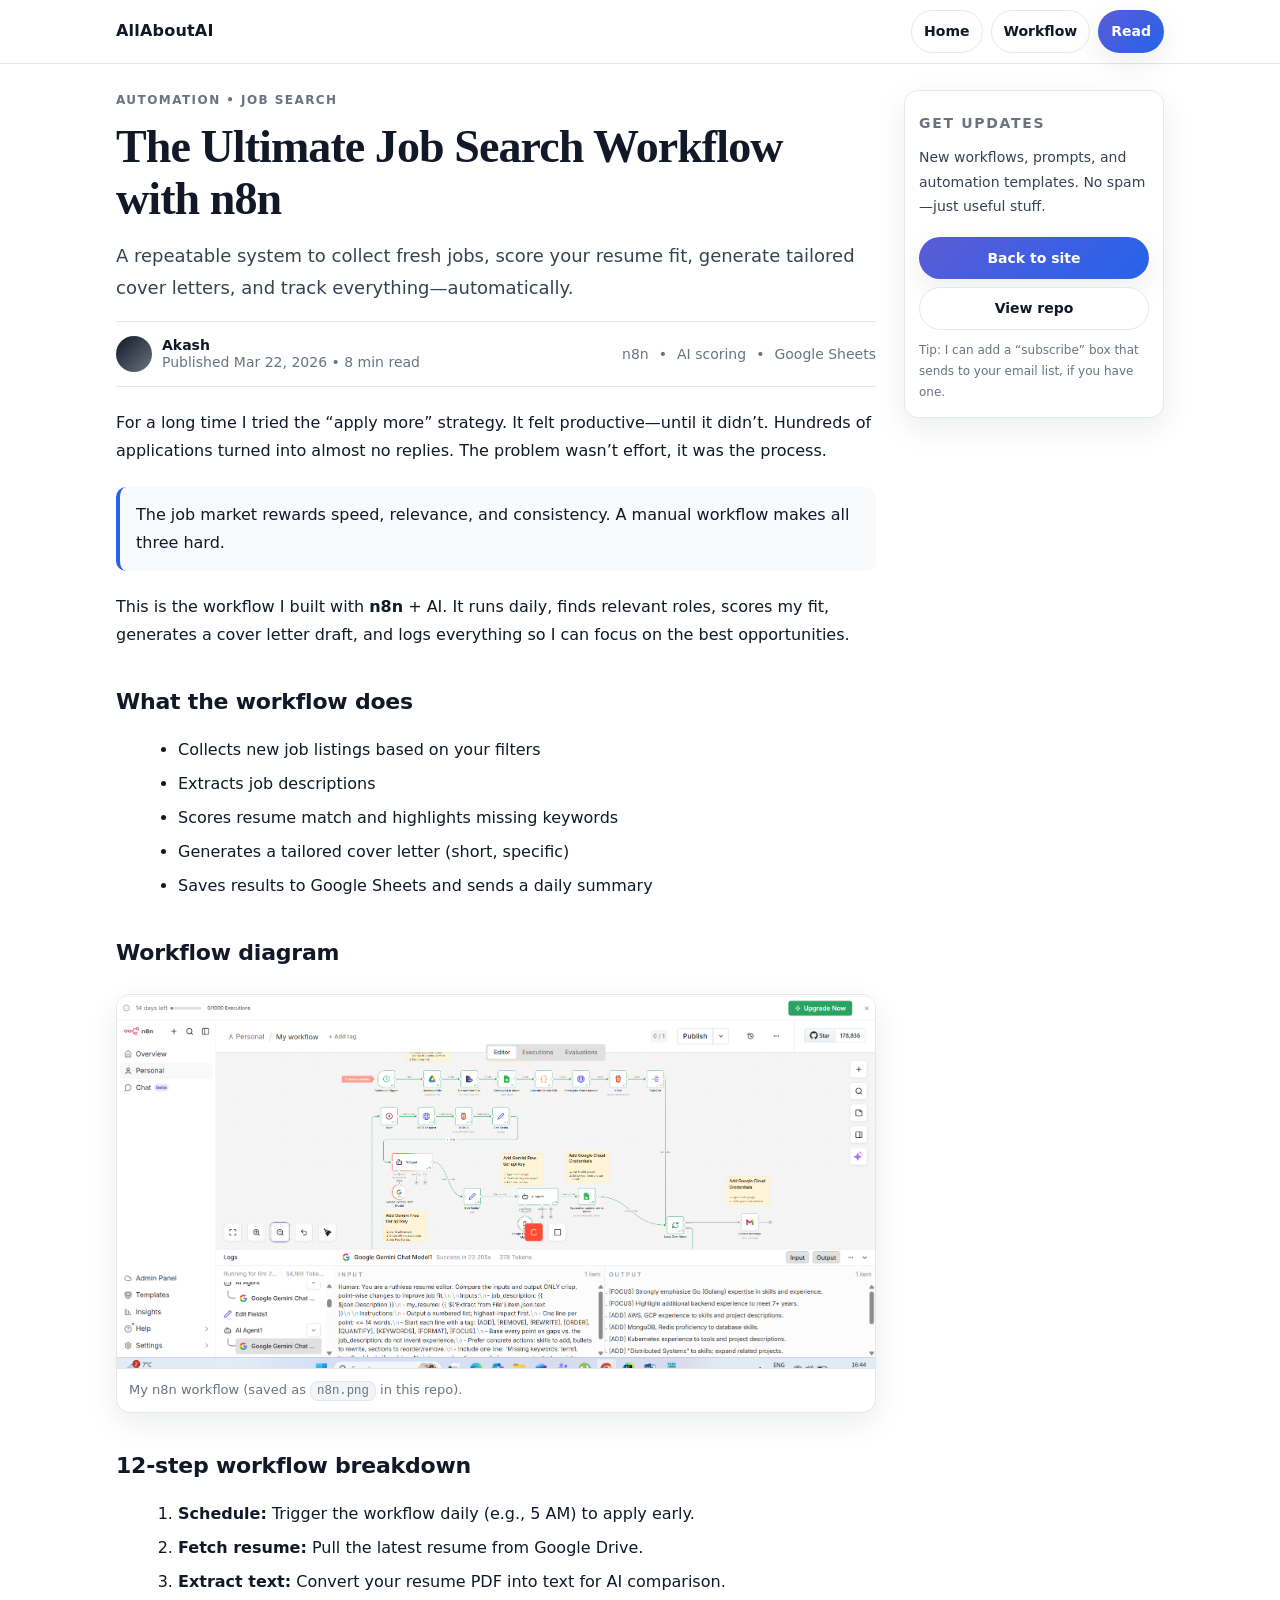
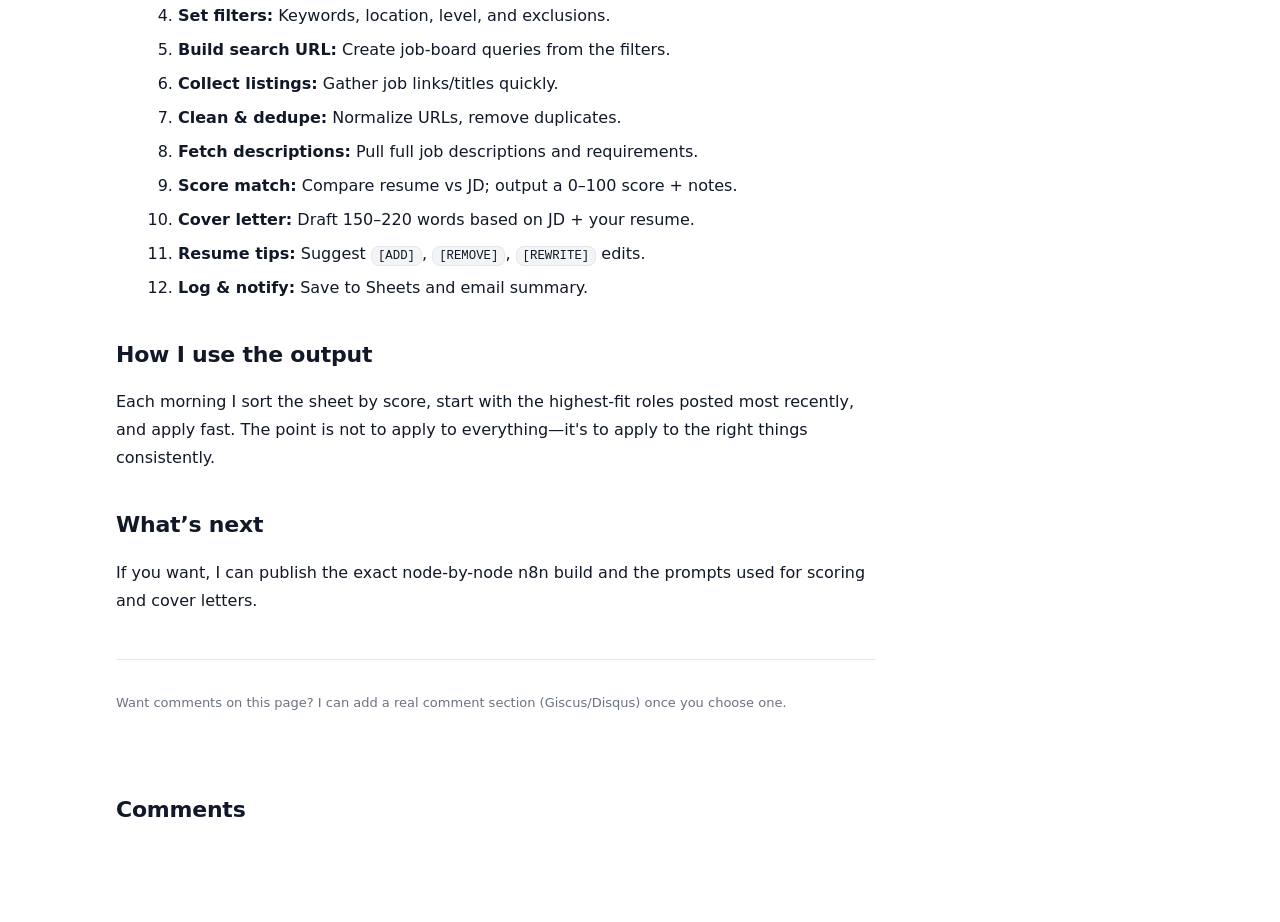
==== commit 1d3195eb: "Add comments section to article.html" ====
--- a/article.html
+++ b/article.html
@@ -348,6 +348,12 @@
         Tip: I can add a “subscribe” box that sends to your email list, if you have one.
       </div>
     </aside>
+    <section class="card" id="comments">
+  <h2>Comments</h2>
+  <div style="margin-top:14px;">
+    <!-- Paste the exact giscus.app script here -->
+  </div>
+</section>
   </div>
 </body>
 </html>
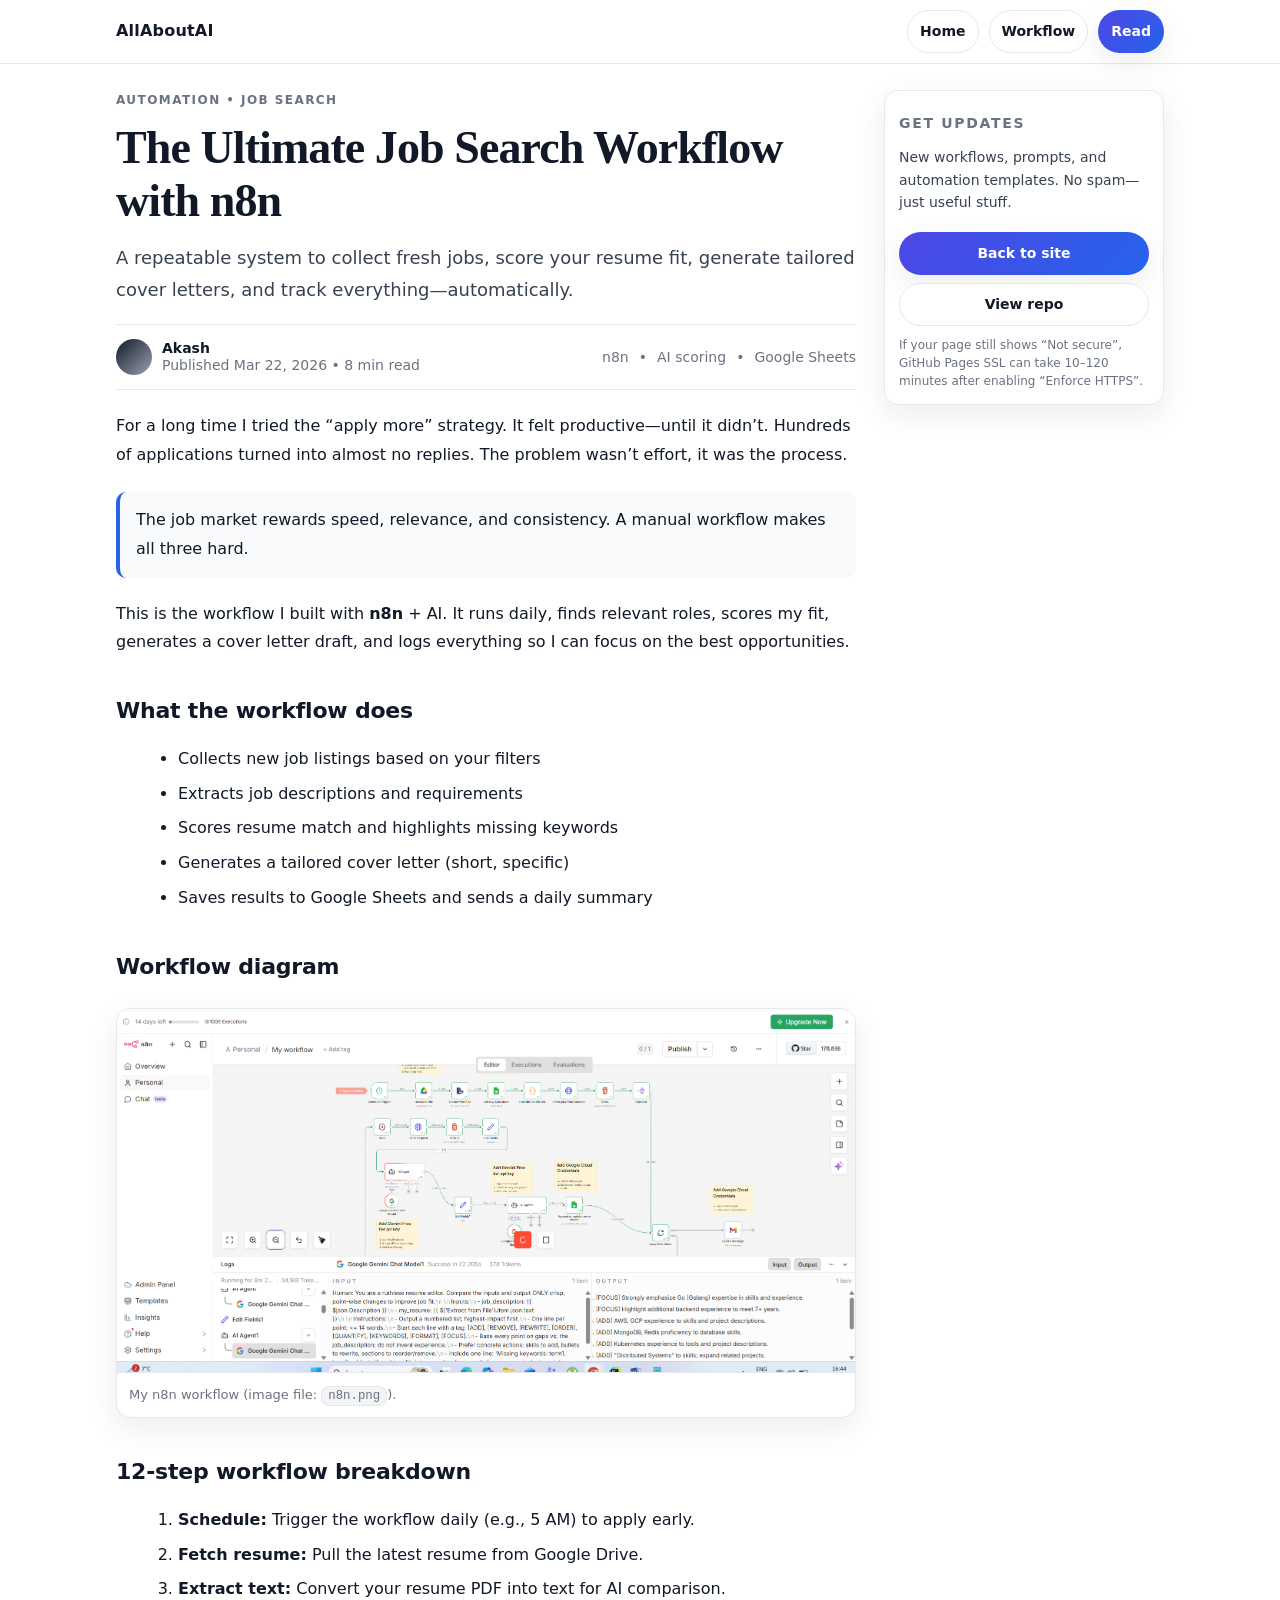
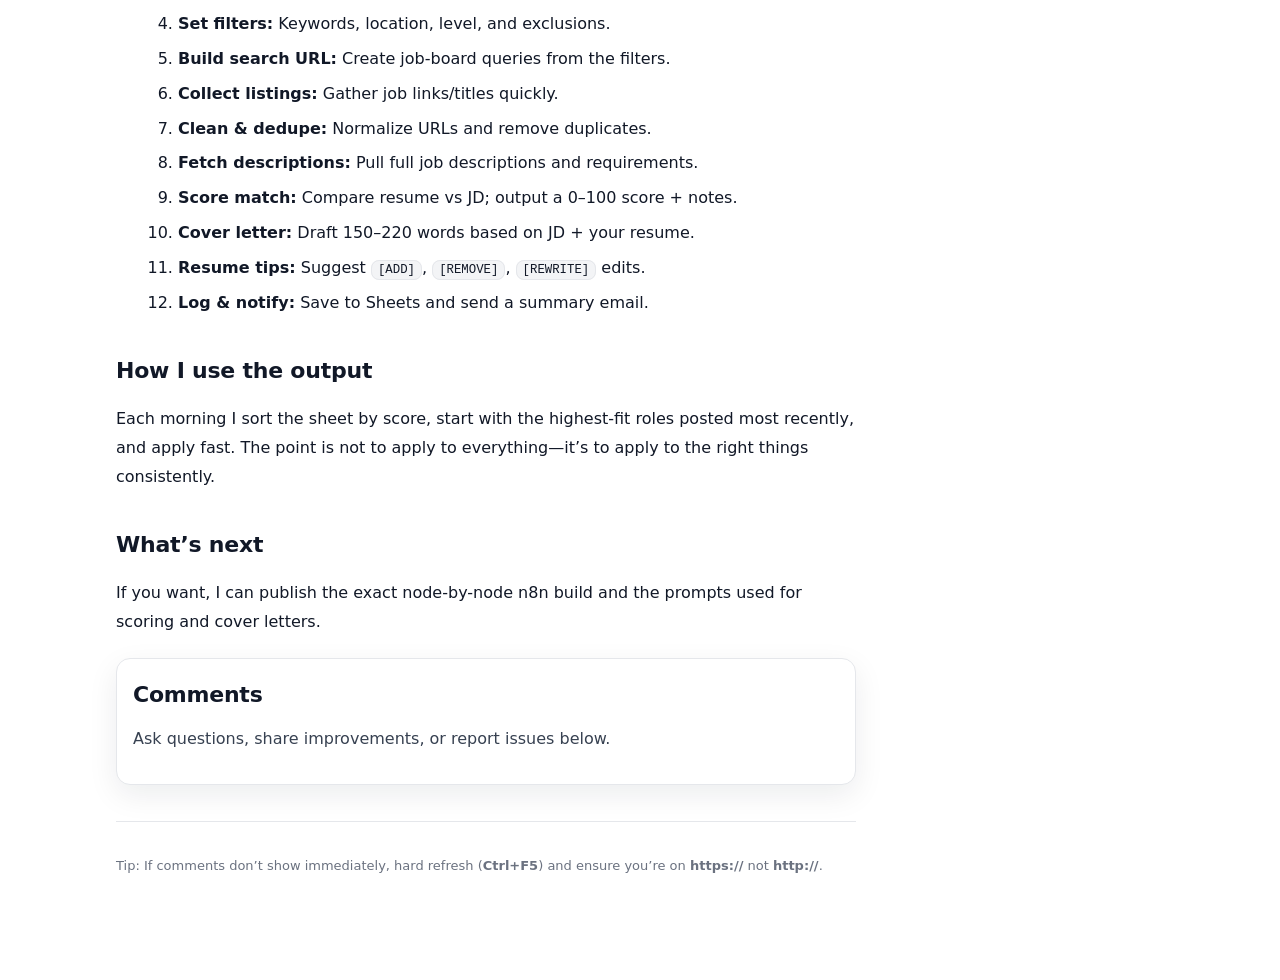
==== commit 20efe348: "Update article.html with style and content enhancements" ====
--- a/article.html
+++ b/article.html
@@ -1,10 +1,10 @@
 <!DOCTYPE html>
-<html lang="en">
+<html lang="en" data-theme="light">
 <head>
   <meta charset="UTF-8" />
-  <meta name="viewport" content="width=device-width, initial-scale=1" />
+  <meta name="viewport" content="width=device-width,initial-scale=1" />
   <title>The Ultimate Job Search Workflow with n8n</title>
-  <meta name="description" content="A practical, automated job-search system built with n8n + AI: collect jobs, score fit, generate cover letters, and track everything." />
+  <meta name="description" content="A practical job-search system built with n8n + AI: collect jobs, score fit, generate cover letters, and track everything—automatically." />
 
   <style>
     :root{
@@ -13,31 +13,44 @@
       --text:#111827;
       --muted:#6b7280;
       --border:#e5e7eb;
-      --link:#111827;
-      --accent:#5b5bd6;
-      --accent2:#2563eb;
       --shadow: 0 10px 30px rgba(17,24,39,.08);
       --max: 780px;
-    }
-    *{box-sizing:border-box}
-    html{scroll-behavior:smooth}
+
+      --accent:#4f46e5;
+      --accent2:#2563eb;
+      --soft:#f8fafc;
+    }
+
+    *{ box-sizing:border-box; }
+    html{ scroll-behavior:smooth; }
     body{
       margin:0;
       background:var(--bg);
       color:var(--text);
       font-family: ui-sans-serif, system-ui, -apple-system, Segoe UI, Roboto, Helvetica, Arial;
-      line-height:1.75;
-    }
-    a{color:var(--link)}
-    a:hover{color:var(--accent2)}
-    /* Top bar */
+      line-height:1.8;
+    }
+    a{ color: var(--text); text-decoration: underline; text-underline-offset: 3px; }
+    a:hover{ color: var(--accent2); }
+
+    /* top progress bar */
+    .progress{
+      position:fixed;
+      top:0; left:0;
+      height:3px;
+      width:0%;
+      background: linear-gradient(90deg, var(--accent), var(--accent2));
+      z-index:9999;
+    }
+
+    /* topbar */
     .topbar{
       position:sticky;
       top:0;
-      z-index:10;
+      z-index:50;
       background: rgba(255,255,255,.9);
       backdrop-filter: blur(10px);
-      border-bottom:1px solid var(--border);
+      border-bottom: 1px solid var(--border);
     }
     .topbar-inner{
       max-width: 1080px;
@@ -49,27 +62,32 @@
       gap:12px;
     }
     .brand{
-      display:flex; align-items:center; gap:10px;
-      font-weight:800;
+      display:flex;
+      gap:10px;
+      align-items:center;
+      font-weight:900;
       letter-spacing:.2px;
     }
-    .brand a{ text-decoration:none; color:var(--text); }
     .nav{
-      display:flex; gap:8px; align-items:center; flex-wrap:wrap;
+      display:flex;
+      gap:10px;
+      align-items:center;
+      flex-wrap:wrap;
     }
     .btn{
       display:inline-flex;
       align-items:center;
       justify-content:center;
-      padding:8px 12px;
+      padding: 8px 12px;
       border-radius: 999px;
-      border:1px solid var(--border);
+      border: 1px solid var(--border);
       background: var(--paper);
+      font-weight:800;
+      font-size: 14px;
       text-decoration:none;
       color: var(--text);
-      font-weight:700;
-      font-size: 14px;
-    }
+    }
+    .btn:hover{ border-color:#cbd5e1; }
     .btn.primary{
       border-color: transparent;
       background: linear-gradient(135deg, var(--accent), var(--accent2));
@@ -77,13 +95,13 @@
       box-shadow: var(--shadow);
     }
 
-    /* Layout */
+    /* layout */
     .wrap{
       max-width: 1080px;
       margin:0 auto;
-      padding: 26px 16px 80px;
+      padding: 26px 16px 90px;
       display:grid;
-      grid-template-columns: 1fr 260px;
+      grid-template-columns: 1fr 280px;
       gap: 28px;
       align-items:start;
     }
@@ -92,21 +110,22 @@
       .aside{ position: static !important; }
     }
 
-    /* Article */
     article{
       max-width: var(--max);
     }
+
     .kicker{
       color: var(--muted);
-      font-weight: 800;
+      font-weight: 900;
       text-transform: uppercase;
       letter-spacing: .12em;
       font-size: 12px;
       margin-bottom: 10px;
     }
+
     h1{
       font-family: ui-serif, Georgia, Cambria, "Times New Roman", Times, serif;
-      font-weight: 800;
+      font-weight: 900;
       letter-spacing: -0.02em;
       line-height: 1.15;
       font-size: clamp(30px, 4vw, 46px);
@@ -117,6 +136,7 @@
       color: #374151;
       margin: 0 0 18px;
     }
+
     .meta{
       display:flex;
       align-items:center;
@@ -136,7 +156,7 @@
     .avatar{
       width: 36px; height: 36px;
       border-radius: 999px;
-      background: linear-gradient(135deg, #111827, #6b7280);
+      background: linear-gradient(135deg, #111827, #9ca3af);
     }
     .byline{
       font-size: 14px;
@@ -150,7 +170,6 @@
       font-size: 14px;
     }
 
-    /* Content styling */
     h2{
       font-size: 22px;
       margin-top: 34px;
@@ -160,14 +179,16 @@
     p{ margin: 14px 0; }
     ul,ol{ margin: 14px 0 14px 22px; }
     li{ margin: 6px 0; }
+
     blockquote{
       margin: 22px 0;
       padding: 14px 16px;
       border-left: 4px solid var(--accent2);
-      background: #f8fafc;
-      color: #111827;
+      background: var(--soft);
+      color: var(--text);
       border-radius: 10px;
     }
+
     code{
       background:#f3f4f6;
       border:1px solid var(--border);
@@ -176,7 +197,6 @@
       font-size: .95em;
     }
 
-    /* Image card */
     figure{
       margin: 22px 0;
       border: 1px solid var(--border);
@@ -193,7 +213,15 @@
       border-top: 1px solid var(--border);
     }
 
-    /* Aside box (subscribe-like) */
+    .card{
+      border: 1px solid var(--border);
+      background: white;
+      border-radius: 14px;
+      box-shadow: var(--shadow);
+      padding: 16px;
+      margin-top: 22px;
+    }
+
     .aside{
       position: sticky;
       top: 70px;
@@ -214,17 +242,18 @@
       margin: 10px 0;
       font-size: 14px;
       color: #374151;
+      line-height: 1.6;
     }
     .aside .btn{ width:100%; justify-content:center; margin-top:8px; }
     .small{
       margin-top: 10px;
       color: var(--muted);
       font-size: 12px;
-    }
-
-    /* Footer */
+      line-height: 1.5;
+    }
+
     footer{
-      margin-top: 44px;
+      margin-top: 36px;
       padding-top: 18px;
       border-top: 1px solid var(--border);
       color: var(--muted);
@@ -234,10 +263,12 @@
 </head>
 
 <body>
+  <div class="progress" id="progress"></div>
+
   <div class="topbar">
     <div class="topbar-inner">
       <div class="brand">
-        <a href="index.html">AllAboutAI</a>
+        <a href="index.html" style="text-decoration:none;color:inherit;">AllAboutAI</a>
       </div>
       <nav class="nav">
         <a class="btn" href="index.html">Home</a>
@@ -254,7 +285,8 @@
       <h1 id="start">The Ultimate Job Search Workflow with n8n</h1>
 
       <p class="subtitle">
-        A repeatable system to collect fresh jobs, score your resume fit, generate tailored cover letters, and track everything—automatically.
+        A repeatable system to collect fresh jobs, score your resume fit, generate tailored cover letters,
+        and track everything—automatically.
       </p>
 
       <div class="meta">
@@ -266,11 +298,7 @@
           </div>
         </div>
         <div class="meta-right">
-          <span>n8n</span>
-          <span>•</span>
-          <span>AI scoring</span>
-          <span>•</span>
-          <span>Google Sheets</span>
+          <span>n8n</span><span>•</span><span>AI scoring</span><span>•</span><span>Google Sheets</span>
         </div>
       </div>
 
@@ -291,7 +319,7 @@
       <h2>What the workflow does</h2>
       <ul>
         <li>Collects new job listings based on your filters</li>
-        <li>Extracts job descriptions</li>
+        <li>Extracts job descriptions and requirements</li>
         <li>Scores resume match and highlights missing keywords</li>
         <li>Generates a tailored cover letter (short, specific)</li>
         <li>Saves results to Google Sheets and sends a daily summary</li>
@@ -300,7 +328,7 @@
       <h2>Workflow diagram</h2>
       <figure>
         <img src="n8n.png" alt="n8n workflow diagram">
-        <figcaption>My n8n workflow (saved as <code>n8n.png</code> in this repo).</figcaption>
+        <figcaption>My n8n workflow (image file: <code>n8n.png</code>).</figcaption>
       </figure>
 
       <h2>12-step workflow breakdown</h2>
@@ -311,18 +339,18 @@
         <li><strong>Set filters:</strong> Keywords, location, level, and exclusions.</li>
         <li><strong>Build search URL:</strong> Create job-board queries from the filters.</li>
         <li><strong>Collect listings:</strong> Gather job links/titles quickly.</li>
-        <li><strong>Clean & dedupe:</strong> Normalize URLs, remove duplicates.</li>
+        <li><strong>Clean & dedupe:</strong> Normalize URLs and remove duplicates.</li>
         <li><strong>Fetch descriptions:</strong> Pull full job descriptions and requirements.</li>
         <li><strong>Score match:</strong> Compare resume vs JD; output a 0–100 score + notes.</li>
         <li><strong>Cover letter:</strong> Draft 150–220 words based on JD + your resume.</li>
         <li><strong>Resume tips:</strong> Suggest <code>[ADD]</code>, <code>[REMOVE]</code>, <code>[REWRITE]</code> edits.</li>
-        <li><strong>Log & notify:</strong> Save to Sheets and email summary.</li>
+        <li><strong>Log & notify:</strong> Save to Sheets and send a summary email.</li>
       </ol>
 
       <h2>How I use the output</h2>
       <p>
         Each morning I sort the sheet by score, start with the highest-fit roles posted most recently,
-        and apply fast. The point is not to apply to everything—it's to apply to the right things consistently.
+        and apply fast. The point is not to apply to everything—it’s to apply to the right things consistently.
       </p>
 
       <h2>What’s next</h2>
@@ -330,9 +358,35 @@
         If you want, I can publish the exact node-by-node n8n build and the prompts used for scoring and cover letters.
       </p>
 
+      <section class="card" id="comments">
+        <h2 style="margin-top:0;">Comments</h2>
+        <p style="margin-top:8px;color:#374151;">
+          Ask questions, share improvements, or report issues below.
+        </p>
+
+        <div style="margin-top:14px;">
+          <script src="https://giscus.app/client.js"
+            data-repo="akashRoot1/Allaboutai"
+            data-repo-id="R_kgDORtnGAQ"
+            data-category="General"
+            data-category-id="DIC_kwDORtnGAc4C5FPC"
+            data-mapping="pathname"
+            data-strict="0"
+            data-reactions-enabled="1"
+            data-emit-metadata="0"
+            data-input-position="bottom"
+            data-theme="light"
+            data-lang="en"
+            crossorigin="anonymous"
+            async>
+          </script>
+        </div>
+      </section>
+
       <footer>
         <p>
-          Want comments on this page? I can add a real comment section (Giscus/Disqus) once you choose one.
+          Tip: If comments don’t show immediately, hard refresh (<strong>Ctrl+F5</strong>) and ensure you’re on
+          <strong>https://</strong> not <strong>http://</strong>.
         </p>
       </footer>
     </article>
@@ -345,15 +399,23 @@
       <a class="btn primary" href="index.html">Back to site</a>
       <a class="btn" href="https://github.com/akashRoot1/Allaboutai" target="_blank" rel="noreferrer">View repo</a>
       <div class="small">
-        Tip: I can add a “subscribe” box that sends to your email list, if you have one.
+        If your page still shows “Not secure”, GitHub Pages SSL can take 10–120 minutes after enabling “Enforce HTTPS”.
       </div>
     </aside>
-    <section class="card" id="comments">
-  <h2>Comments</h2>
-  <div style="margin-top:14px;">
-    <!-- Paste the exact giscus.app script here -->
   </div>
-</section>
-  </div>
+
+  <script>
+    // scroll progress bar
+    const bar = document.getElementById("progress");
+    const setProgress = () => {
+      const h = document.documentElement;
+      const scrolled = h.scrollTop || document.body.scrollTop;
+      const height = h.scrollHeight - h.clientHeight;
+      const pct = height ? (scrolled / height) * 100 : 0;
+      bar.style.width = pct + "%";
+    };
+    window.addEventListener("scroll", setProgress, { passive: true });
+    setProgress();
+  </script>
 </body>
 </html>
